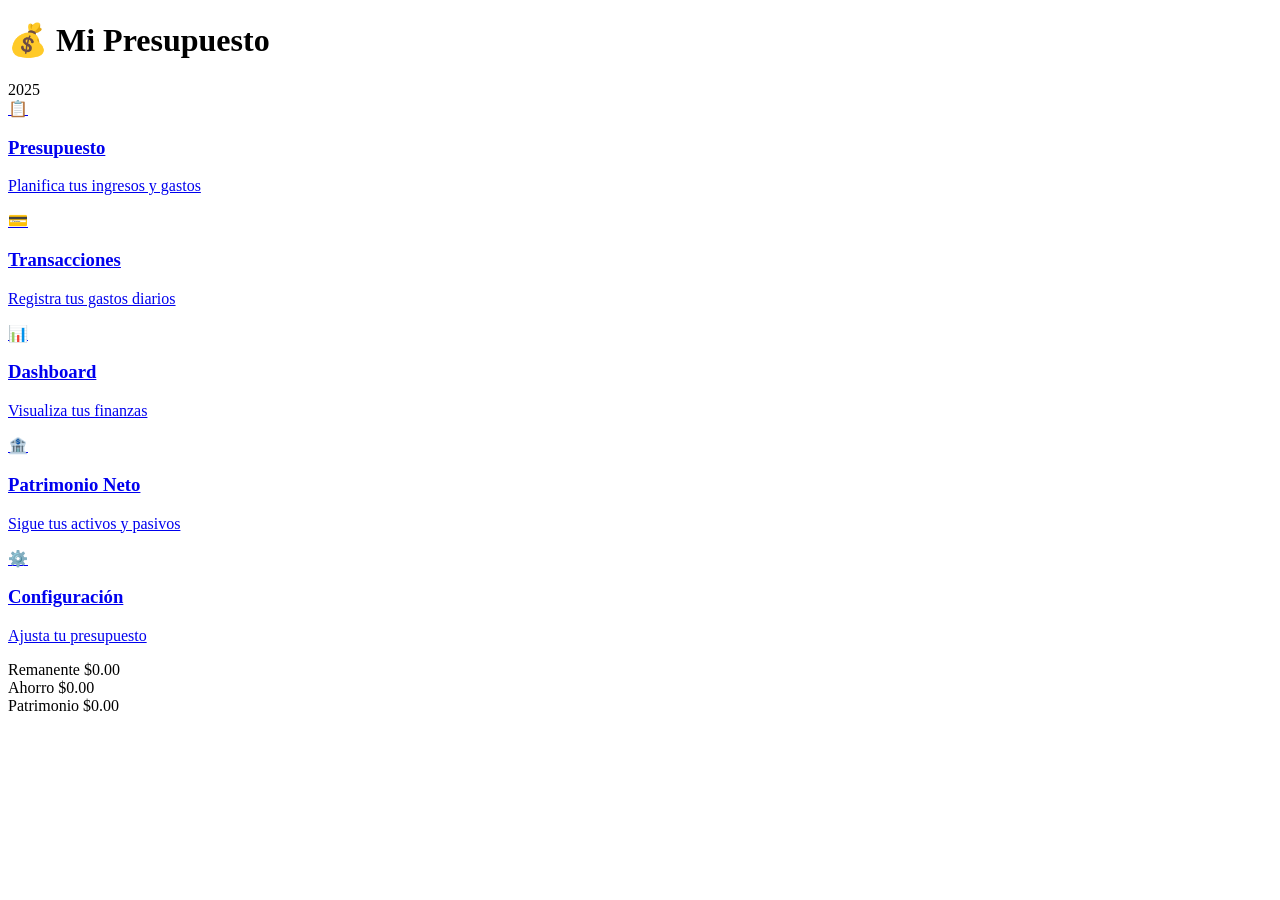
==== index.html @ 2a63c3e1 "Add initial HTML structure for personal budget app" ====
<!DOCTYPE html>
<html lang="es">
<head>
    <meta charset="UTF-8">
    <meta name="viewport" content="width=device-width, initial-scale=1.0, maximum-scale=1.0, user-scalable=no">
    <link rel="manifest" href="manifest.json">
    <link rel="stylesheet" href="styles.css">
    <title>Presupuesto Personal</title>
</head>
<body>
    <!-- Barra superior -->
    <header class="header">
        <h1>💰 Mi Presupuesto</h1>
        <span class="year">2025</span>
    </header>

    <!-- Menú principal -->
    <nav class="main-nav">
        <a href="presupuesto.html" class="nav-card">
            <span class="icon">📋</span>
            <h3>Presupuesto</h3>
            <p>Planifica tus ingresos y gastos</p>
        </a>
        <a href="transacciones.html" class="nav-card">
            <span class="icon">💳</span>
            <h3>Transacciones</h3>
            <p>Registra tus gastos diarios</p>
        </a>
        <a href="dashboard.html" class="nav-card">
            <span class="icon">📊</span>
            <h3>Dashboard</h3>
            <p>Visualiza tus finanzas</p>
        </a>
        <a href="patrimonio.html" class="nav-card">
            <span class="icon">🏦</span>
            <h3>Patrimonio Neto</h3>
            <p>Sigue tus activos y pasivos</p>
        </a>
        <a href="configuracion.html" class="nav-card">
            <span class="icon">⚙️</span>
            <h3>Configuración</h3>
            <p>Ajusta tu presupuesto</p>
        </a>
    </nav>

    <!-- Resumen rápido -->
    <section class="quick-summary">
        <div class="summary-card">
            <span class="label">Remanente</span>
            <span class="value" id="remanente">$0.00</span>
        </div>
        <div class="summary-card">
            <span class="label">Ahorro</span>
            <span class="value" id="ahorro">$0.00</span>
        </div>
        <div class="summary-card">
            <span class="label">Patrimonio</span>
            <span class="value" id="patrimonio">$0.00</span>
        </div>
    </section>

    <script src="app.js"></script>
</body>
</html>
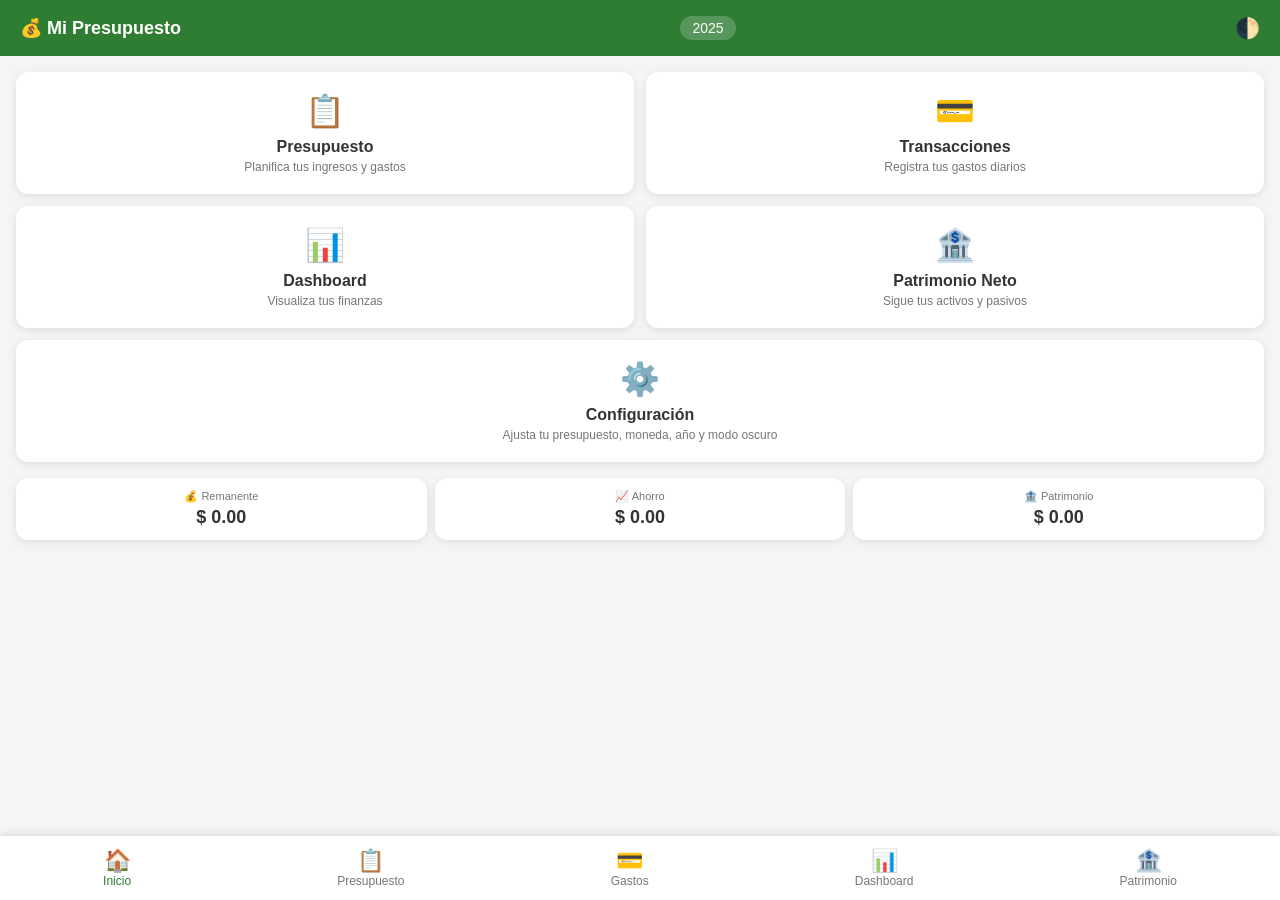
==== commit 7436ed59: "Actualizar index.html" ====
--- a/index.html
+++ b/index.html
@@ -5,16 +5,15 @@
     <meta name="viewport" content="width=device-width, initial-scale=1.0, maximum-scale=1.0, user-scalable=no">
     <link rel="manifest" href="manifest.json">
     <link rel="stylesheet" href="styles.css">
-    <title>Presupuesto Personal</title>
+    <title>Mi Presupuesto Personal</title>
 </head>
 <body>
-    <!-- Barra superior -->
     <header class="header">
         <h1>💰 Mi Presupuesto</h1>
-        <span class="year">2025</span>
+        <span class="year" id="anioHeader">2025</span>
+        <button onclick="toggleTema()" style="background:none; border:none; color:white; font-size:20px; cursor:pointer;">🌓</button>
     </header>
 
-    <!-- Menú principal -->
     <nav class="main-nav">
         <a href="presupuesto.html" class="nav-card">
             <span class="icon">📋</span>
@@ -36,29 +35,106 @@
             <h3>Patrimonio Neto</h3>
             <p>Sigue tus activos y pasivos</p>
         </a>
-        <a href="configuracion.html" class="nav-card">
+        <a href="configuracion.html" class="nav-card" style="grid-column: span 2;">
             <span class="icon">⚙️</span>
             <h3>Configuración</h3>
-            <p>Ajusta tu presupuesto</p>
+            <p>Ajusta tu presupuesto, moneda, año y modo oscuro</p>
         </a>
     </nav>
 
-    <!-- Resumen rápido -->
     <section class="quick-summary">
         <div class="summary-card">
-            <span class="label">Remanente</span>
+            <span class="label">💰 Remanente</span>
             <span class="value" id="remanente">$0.00</span>
+            <small id="remanenteMsg" style="font-size:10px; color:#999;"></small>
         </div>
         <div class="summary-card">
-            <span class="label">Ahorro</span>
+            <span class="label">📈 Ahorro</span>
             <span class="value" id="ahorro">$0.00</span>
         </div>
         <div class="summary-card">
-            <span class="label">Patrimonio</span>
+            <span class="label">🏦 Patrimonio</span>
             <span class="value" id="patrimonio">$0.00</span>
         </div>
     </section>
 
+    <nav class="bottom-nav">
+        <a href="index.html" class="active"><span class="icon">🏠</span>Inicio</a>
+        <a href="presupuesto.html"><span class="icon">📋</span>Presupuesto</a>
+        <a href="transacciones.html"><span class="icon">💳</span>Gastos</a>
+        <a href="dashboard.html"><span class="icon">📊</span>Dashboard</a>
+        <a href="patrimonio.html"><span class="icon">🏦</span>Patrimonio</a>
+    </nav>
+
     <script src="app.js"></script>
+    <script>
+        document.addEventListener('DOMContentLoaded', async () => {
+            await window.app.abrirDB();
+            await cargarResumenInicio();
+            cargarTemaGuardado();
+            await cargarAnioConfigurado();
+        });
+
+        async function cargarAnioConfigurado() {
+            const anio = await window.app.obtenerConfiguracion('anio');
+            if (anio) {
+                document.getElementById('anioHeader').textContent = anio;
+            } else {
+                document.getElementById('anioHeader').textContent = new Date().getFullYear();
+            }
+        }
+
+        async function cargarResumenInicio() {
+            try {
+                const fecha = new Date();
+                const mes = fecha.getMonth() + 1;
+                const anio = await window.app.obtenerConfiguracion('anio') || fecha.getFullYear();
+                const transacciones = await window.app.obtenerTransacciones(mes, anio);
+                const presupuesto = await window.app.obtenerPresupuesto();
+                
+                const remanente = window.app.calcularRemanente(transacciones);
+                const totales = window.app.calcularTotalesPorCategoria(transacciones);
+                const ahorro = (totales.AHORROS || 0) + (totales.INVERSIONES || 0);
+                
+                const moneda = await window.app.obtenerConfiguracion('moneda') || '$';
+                
+                document.getElementById('remanente').textContent = window.app.formatearMoneda(remanente, moneda);
+                document.getElementById('remanente').className = 'value ' + (remanente >= 0 ? 'positive' : 'negative');
+                
+                const msg = document.getElementById('remanenteMsg');
+                if (remanente === 0) {
+                    msg.textContent = '✅ ¡Perfecto! Todo tu dinero tiene un trabajo.';
+                    msg.style.color = '#2e7d32';
+                } else if (remanente > 0) {
+                    msg.textContent = '💡 Te sobra dinero, ¡ahórralo o inviértelo!';
+                    msg.style.color = '#1565c0';
+                } else {
+                    msg.textContent = '⚠️ Estás gastando más de lo que ganas.';
+                    msg.style.color = '#c62828';
+                }
+                
+                document.getElementById('ahorro').textContent = window.app.formatearMoneda(ahorro, moneda);
+                document.getElementById('ahorro').className = 'value ' + (ahorro >= 0 ? 'positive' : 'negative');
+                
+                // Patrimonio (simplificado)
+                document.getElementById('patrimonio').textContent = window.app.formatearMoneda(0, moneda);
+            } catch (error) {
+                console.error('Error al cargar resumen:', error);
+            }
+        }
+
+        function cargarTemaGuardado() {
+            const tema = localStorage.getItem('tema');
+            if (tema === 'oscuro') {
+                document.body.classList.add('dark');
+            }
+        }
+
+        function toggleTema() {
+            document.body.classList.toggle('dark');
+            const tema = document.body.classList.contains('dark') ? 'oscuro' : 'claro';
+            localStorage.setItem('tema', tema);
+        }
+    </script>
 </body>
-</html>
+</html>
--- a/styles.css
+++ b/styles.css
@@ -0,0 +1,276 @@
+/* Reset y variables */
+:root {
+    --primary: #2e7d32;
+    --primary-light: #4caf50;
+    --primary-dark: #1b5e20;
+    --danger: #c62828;
+    --warning: #f9a825;
+    --info: #1565c0;
+    --gray: #f5f5f5;
+    --shadow: 0 2px 8px rgba(0,0,0,0.1);
+    --radius: 12px;
+}
+
+* {
+    margin: 0;
+    padding: 0;
+    box-sizing: border-box;
+}
+
+body {
+    font-family: -apple-system, BlinkMacSystemFont, 'Segoe UI', Roboto, sans-serif;
+    background: var(--gray);
+    color: #333;
+    padding-bottom: 80px; /* Espacio para navegación inferior */
+}
+
+/* Header */
+.header {
+    background: var(--primary);
+    color: white;
+    padding: 16px 20px;
+    display: flex;
+    justify-content: space-between;
+    align-items: center;
+    position: sticky;
+    top: 0;
+    z-index: 100;
+}
+
+.header h1 {
+    font-size: 18px;
+    font-weight: 600;
+}
+
+.header .year {
+    background: rgba(255,255,255,0.2);
+    padding: 4px 12px;
+    border-radius: 20px;
+    font-size: 14px;
+}
+
+/* Menú principal (grid) */
+.main-nav {
+    display: grid;
+    grid-template-columns: 1fr 1fr;
+    gap: 12px;
+    padding: 16px;
+}
+
+.nav-card {
+    background: white;
+    border-radius: var(--radius);
+    padding: 20px 16px;
+    text-decoration: none;
+    color: #333;
+    box-shadow: var(--shadow);
+    transition: transform 0.2s;
+    text-align: center;
+}
+
+.nav-card:active {
+    transform: scale(0.96);
+}
+
+.nav-card .icon {
+    font-size: 32px;
+    display: block;
+    margin-bottom: 8px;
+}
+
+.nav-card h3 {
+    font-size: 16px;
+    margin-bottom: 4px;
+}
+
+.nav-card p {
+    font-size: 12px;
+    color: #777;
+}
+
+/* Resumen rápido */
+.quick-summary {
+    display: grid;
+    grid-template-columns: 1fr 1fr 1fr;
+    gap: 8px;
+    padding: 0 16px 16px;
+}
+
+.summary-card {
+    background: white;
+    border-radius: var(--radius);
+    padding: 12px;
+    text-align: center;
+    box-shadow: var(--shadow);
+}
+
+.summary-card .label {
+    font-size: 11px;
+    color: #777;
+    display: block;
+}
+
+.summary-card .value {
+    font-size: 18px;
+    font-weight: bold;
+    display: block;
+    margin-top: 4px;
+}
+
+/* Tarjetas de categorías */
+.category-card {
+    background: white;
+    border-radius: var(--radius);
+    padding: 16px;
+    margin: 8px 16px;
+    box-shadow: var(--shadow);
+}
+
+.category-card .category-title {
+    font-weight: 600;
+    font-size: 16px;
+    display: flex;
+    justify-content: space-between;
+    align-items: center;
+}
+
+.category-card .progress-bar {
+    height: 6px;
+    background: #e0e0e0;
+    border-radius: 3px;
+    margin: 8px 0;
+    overflow: hidden;
+}
+
+.category-card .progress-bar .fill {
+    height: 100%;
+    background: var(--primary-light);
+    border-radius: 3px;
+    transition: width 0.3s;
+}
+
+.category-card .subcategory {
+    display: flex;
+    justify-content: space-between;
+    padding: 8px 0;
+    border-bottom: 1px solid #f0f0f0;
+    font-size: 14px;
+}
+
+/* Registro de transacciones */
+.transaction-form {
+    background: white;
+    padding: 16px;
+    margin: 8px 16px;
+    border-radius: var(--radius);
+    box-shadow: var(--shadow);
+}
+
+.transaction-form input,
+.transaction-form select {
+    width: 100%;
+    padding: 10px 12px;
+    border: 1px solid #ddd;
+    border-radius: 8px;
+    font-size: 16px;
+    margin-bottom: 8px;
+}
+
+.transaction-form .row {
+    display: grid;
+    grid-template-columns: 1fr 1fr;
+    gap: 8px;
+}
+
+.transaction-form button {
+    width: 100%;
+    padding: 12px;
+    background: var(--primary);
+    color: white;
+    border: none;
+    border-radius: 8px;
+    font-size: 16px;
+    font-weight: 600;
+    cursor: pointer;
+}
+
+.transaction-list {
+    margin: 8px 16px;
+}
+
+.transaction-item {
+    background: white;
+    padding: 12px 16px;
+    border-radius: var(--radius);
+    margin-bottom: 8px;
+    box-shadow: var(--shadow);
+    display: flex;
+    justify-content: space-between;
+    align-items: center;
+}
+
+.transaction-item .info {
+    display: flex;
+    flex-direction: column;
+}
+
+.transaction-item .info .category {
+    font-size: 12px;
+    color: #777;
+}
+
+.transaction-item .amount {
+    font-weight: bold;
+}
+
+.transaction-item .amount.ingreso {
+    color: var(--primary);
+}
+
+.transaction-item .amount.gasto {
+    color: var(--danger);
+}
+
+/* Navegación inferior */
+.bottom-nav {
+    position: fixed;
+    bottom: 0;
+    left: 0;
+    right: 0;
+    background: white;
+    display: flex;
+    justify-content: space-around;
+    padding: 8px 0;
+    box-shadow: 0 -2px 8px rgba(0,0,0,0.1);
+    z-index: 100;
+}
+
+.bottom-nav a {
+    text-decoration: none;
+    color: #777;
+    font-size: 12px;
+    text-align: center;
+    padding: 4px 8px;
+}
+
+.bottom-nav a.active {
+    color: var(--primary);
+}
+
+.bottom-nav a .icon {
+    font-size: 22px;
+    display: block;
+}
+
+/* Responsive para pantallas muy pequeñas */
+@media (max-width: 360px) {
+    .main-nav {
+        grid-template-columns: 1fr;
+    }
+    .quick-summary {
+        grid-template-columns: 1fr;
+    }
+    .transaction-form .row {
+        grid-template-columns: 1fr;
+    }
+}
